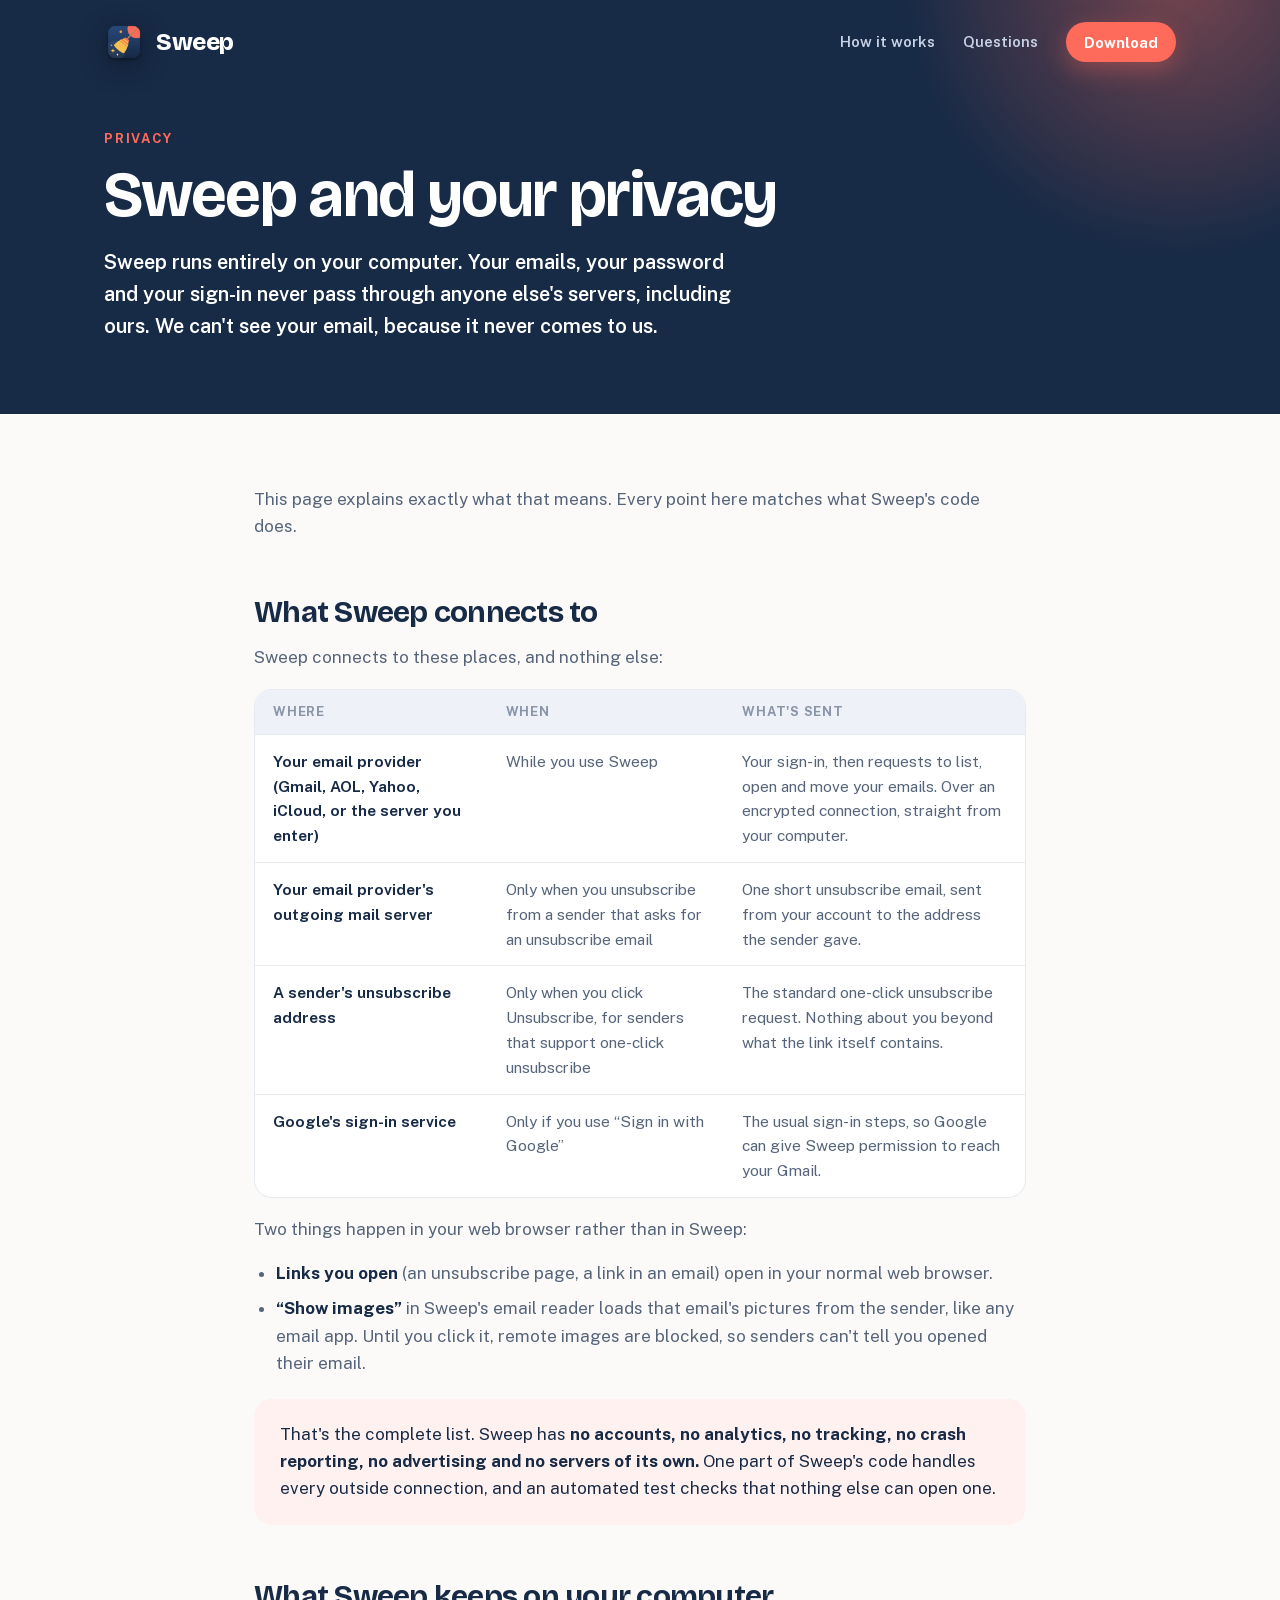
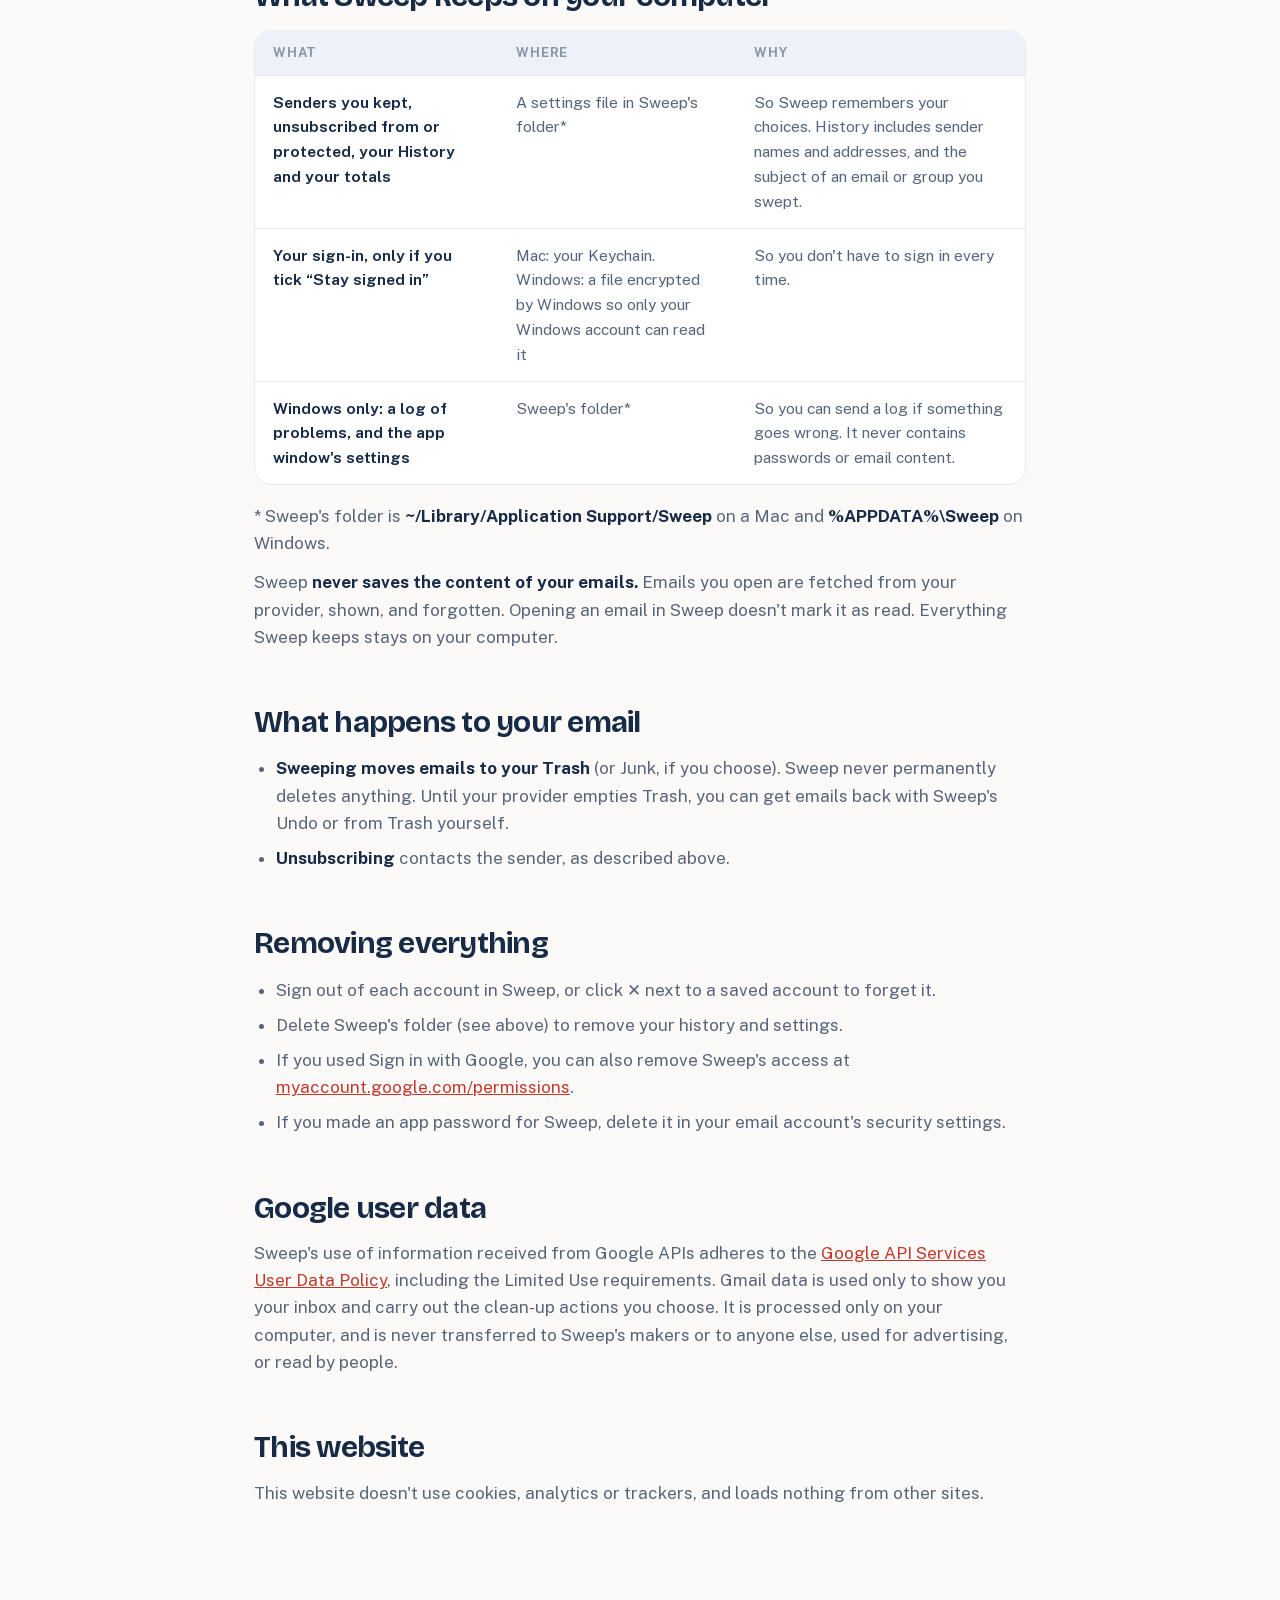
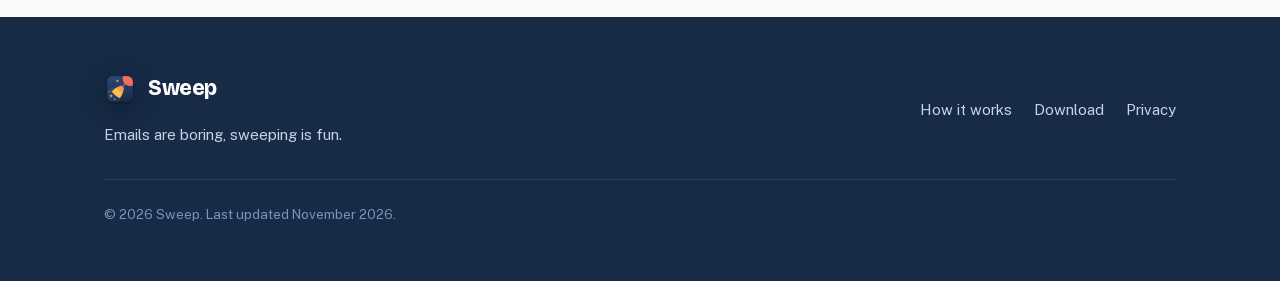
==== privacy.html @ 18b11978 "Add files via upload" ====
<!doctype html>
<html lang="en">
<head>
<meta charset="utf-8">
<meta name="viewport" content="width=device-width, initial-scale=1">
<title>Privacy · Sweep</title>
<meta name="description" content="Sweep runs entirely on your computer. Your emails, password and sign-in never pass through anyone else's servers, including ours.">
<meta name="theme-color" content="#172A46">
<link rel="icon" href="favicon.png">
<link rel="stylesheet" href="styles.css">
</head>
<body>
<!-- Keep in step with PRIVACY.md, which matches the code. -->
<header class="page-hero">
  <nav class="wrap nav" aria-label="Main">
    <a class="brand" href="./"><img src="app-icon.png" alt="" width="40" height="40">Sweep</a>
    <div class="nav-links">
      <a href="./#how">How it works</a>
      <a href="./#questions">Questions</a>
      <a class="btn coral small" href="./#download">Download</a>
    </div>
  </nav>
  <div class="wrap">
    <div class="intro">
      <div class="eyebrow">Privacy</div>
      <h1>Sweep and your privacy</h1>
      <p class="lede">Sweep runs entirely on your computer. Your emails, your password and your sign-in never pass through anyone else's servers, including ours. We can't see your email, because it never comes to us.</p>
    </div>
  </div>
</header>

<main class="doc">
  <p>This page explains exactly what that means. Every point here matches what Sweep's code does.</p>

  <h2>What Sweep connects to</h2>
  <p>Sweep connects to these places, and nothing else:</p>
  <div class="table"><table>
    <thead><tr><th>Where</th><th>When</th><th>What's sent</th></tr></thead>
    <tbody>
      <tr><td>Your email provider (Gmail, AOL, Yahoo, iCloud, or the server you enter)</td><td>While you use Sweep</td><td>Your sign-in, then requests to list, open and move your emails. Over an encrypted connection, straight from your computer.</td></tr>
      <tr><td>Your email provider's outgoing mail server</td><td>Only when you unsubscribe from a sender that asks for an unsubscribe email</td><td>One short unsubscribe email, sent from your account to the address the sender gave.</td></tr>
      <tr><td>A sender's unsubscribe address</td><td>Only when you click Unsubscribe, for senders that support one-click unsubscribe</td><td>The standard one-click unsubscribe request. Nothing about you beyond what the link itself contains.</td></tr>
      <tr><td>Google's sign-in service</td><td>Only if you use “Sign in with Google”</td><td>The usual sign-in steps, so Google can give Sweep permission to reach your Gmail.</td></tr>
    </tbody>
  </table></div>
  <p>Two things happen in your web browser rather than in Sweep:</p>
  <ul>
    <li><strong>Links you open</strong> (an unsubscribe page, a link in an email) open in your normal web browser.</li>
    <li><strong>“Show images”</strong> in Sweep's email reader loads that email's pictures from the sender, like any email app. Until you click it, remote images are blocked, so senders can't tell you opened their email.</li>
  </ul>
  <div class="callout"><p>That's the complete list. Sweep has <strong>no accounts, no analytics, no tracking, no crash reporting, no advertising and no servers of its own.</strong> One part of Sweep's code handles every outside connection, and an automated test checks that nothing else can open one.</p></div>

  <h2>What Sweep keeps on your computer</h2>
  <div class="table"><table>
    <thead><tr><th>What</th><th>Where</th><th>Why</th></tr></thead>
    <tbody>
      <tr><td>Senders you kept, unsubscribed from or protected, your History and your totals</td><td>A settings file in Sweep's folder*</td><td>So Sweep remembers your choices. History includes sender names and addresses, and the subject of an email or group you swept.</td></tr>
      <tr><td>Your sign-in, only if you tick “Stay signed in”</td><td>Mac: your Keychain. Windows: a file encrypted by Windows so only your Windows account can read it</td><td>So you don't have to sign in every time.</td></tr>
      <tr><td>Windows only: a log of problems, and the app window's settings</td><td>Sweep's folder*</td><td>So you can send a log if something goes wrong. It never contains passwords or email content.</td></tr>
    </tbody>
  </table></div>
  <p>* Sweep's folder is <strong>~/Library/Application Support/Sweep</strong> on a Mac and <strong>%APPDATA%\Sweep</strong> on Windows.</p>
  <p>Sweep <strong>never saves the content of your emails.</strong> Emails you open are fetched from your provider, shown, and forgotten. Opening an email in Sweep doesn't mark it as read. Everything Sweep keeps stays on your computer.</p>

  <h2>What happens to your email</h2>
  <ul>
    <li><strong>Sweeping moves emails to your Trash</strong> (or Junk, if you choose). Sweep never permanently deletes anything. Until your provider empties Trash, you can get emails back with Sweep's Undo or from Trash yourself.</li>
    <li><strong>Unsubscribing</strong> contacts the sender, as described above.</li>
  </ul>

  <h2>Removing everything</h2>
  <ul>
    <li>Sign out of each account in Sweep, or click ✕ next to a saved account to forget it.</li>
    <li>Delete Sweep's folder (see above) to remove your history and settings.</li>
    <li>If you used Sign in with Google, you can also remove Sweep's access at <a href="https://myaccount.google.com/permissions">myaccount.google.com/permissions</a>.</li>
    <li>If you made an app password for Sweep, delete it in your email account's security settings.</li>
  </ul>

  <h2>Google user data</h2>
  <p>Sweep's use of information received from Google APIs adheres to the <a href="https://developers.google.com/terms/api-services-user-data-policy">Google API Services User Data Policy</a>, including the Limited Use requirements. Gmail data is used only to show you your inbox and carry out the clean-up actions you choose. It is processed only on your computer, and is never transferred to Sweep's makers or to anyone else, used for advertising, or read by people.</p>

  <h2>This website</h2>
  <p>This website doesn't use cookies, analytics or trackers, and loads nothing from other sites.</p>
</main>

<footer>
  <div class="wrap">
    <div class="foot">
      <div>
        <a class="brand" href="./"><img src="app-icon.png" alt="" width="32" height="32">Sweep</a>
        <p class="foot-tag">Emails are boring, sweeping is fun.</p>
      </div>
      <nav class="foot-links" aria-label="Footer">
        <a href="./#how">How it works</a>
        <a href="./#download">Download</a>
        <a href="privacy.html">Privacy</a>
      </nav>
    </div>
    <p class="foot-fine">© 2026 Sweep. Last updated November 2026.</p>
  </div>
</footer>
</body>
</html>
---- styles.css ----
/* Sweep's website: the app's Coral & Navy look. Fonts are local (SIL Open Font License); nothing loads from elsewhere. */
@font-face { font-family: 'Bricolage Grotesque'; font-weight: 600 800; font-display: swap; src: url(bricolage-grotesque-latin.woff2) format('woff2'); unicode-range: U+0000-00FF, U+0131, U+0152-0153, U+02BB-02BC, U+02C6, U+02DA, U+02DC, U+0304, U+0308, U+0329, U+2000-206F, U+20AC, U+2122, U+2191, U+2193, U+2212, U+2215, U+FEFF, U+FFFD; }
@font-face { font-family: 'Bricolage Grotesque'; font-weight: 600 800; font-display: swap; src: url(bricolage-grotesque-latin-ext.woff2) format('woff2'); unicode-range: U+0100-02BA, U+02BD-02C5, U+02C7-02CC, U+02CE-02D7, U+02DD-02FF, U+1D00-1DBF, U+1E00-1E9F, U+1EF2-1EFF, U+2020, U+20A0-20AB, U+20AD-20C4, U+2113, U+2C60-2C7F, U+A720-A7FF; }
@font-face { font-family: 'Public Sans'; font-weight: 400 700; font-display: swap; src: url(public-sans-latin.woff2) format('woff2'); unicode-range: U+0000-00FF, U+0131, U+0152-0153, U+02BB-02BC, U+02C6, U+02DA, U+02DC, U+0304, U+0308, U+0329, U+2000-206F, U+20AC, U+2122, U+2191, U+2193, U+2212, U+2215, U+FEFF, U+FFFD; }
@font-face { font-family: 'Public Sans'; font-weight: 400 700; font-display: swap; src: url(public-sans-latin-ext.woff2) format('woff2'); unicode-range: U+0100-02BA, U+02BD-02C5, U+02C7-02CC, U+02CE-02D7, U+02DD-02FF, U+1D00-1DBF, U+1E00-1E9F, U+1EF2-1EFF, U+2020, U+20A0-20AB, U+20AD-20C4, U+2113, U+2C60-2C7F, U+A720-A7FF; }

:root {
  --navy: #172A46; --navy-2: #24406B; --coral: #FF6B5B; --orange: #FF9A3C; --sun: #FFC857; --slate: #7D93BD;
  --coral-50: #FFF1EF; --coral-100: #FFE1DD; --coral-ink: #C2382A;
  --navy-50: #EEF2F8; --navy-100: #DCE4F0;
  --page: #FBFAF8; --card: #FFFFFF; --ink: #172A46; --soft: #56647A; --muted: #8A95A8; --rule: #E6E9EF;
  --band: #172A46; --band-ink: #C9D3E6;
  --shadow: 0 1px 2px rgba(23,42,70,.06), 0 8px 24px rgba(23,42,70,.06);
  --shadow-lg: 0 2px 6px rgba(23,42,70,.08), 0 30px 80px rgba(23,42,70,.28);
  --head: "Bricolage Grotesque", ui-rounded, system-ui, sans-serif;
  --body: "Public Sans", -apple-system, BlinkMacSystemFont, "Segoe UI", system-ui, sans-serif;
  color-scheme: light;
}
@media (prefers-color-scheme: dark) {
  :root {
    --page: #0F1828; --card: #16223A; --ink: #EEF2F8; --soft: #B7C2D6; --muted: #8C99B2; --rule: #25324D;
    --coral-50: #3A2028; --coral-100: #4A2630; --coral-ink: #FF8A7D; --navy-50: #1B2944; --navy-100: #24365A;
    --band: #13223A; --shadow: none; --shadow-lg: 0 30px 80px rgba(0,0,0,.55); color-scheme: dark;
  }
}

* { box-sizing: border-box; }
html { scroll-behavior: smooth; }
@media (prefers-reduced-motion: reduce) { html { scroll-behavior: auto; } *, *::before, *::after { animation: none !important; transition: none !important; } }
body { margin: 0; background: var(--page); color: var(--ink); font: 17px/1.6 var(--body); -webkit-font-smoothing: antialiased; overflow-x: hidden; }
h1, h2, h3 { font-family: var(--head); letter-spacing: -.025em; line-height: 1.05; margin: 0; text-wrap: balance; }
p { margin: 0; }
a { color: var(--coral-ink); }
img { max-width: 100%; display: block; }
.wrap { max-width: 1120px; margin: 0 auto; padding: 0 24px; }
.eyebrow { font: 700 13px/1 var(--body); letter-spacing: .14em; text-transform: uppercase; color: var(--coral); margin-bottom: 16px; }
.ic { width: 1.2em; height: 1.2em; flex: none; display: inline-block; vertical-align: -.24em; overflow: visible; }

/* buttons */
.btn { display: inline-flex; align-items: center; justify-content: center; gap: 8px; height: 48px; padding: 0 24px; border-radius: 999px;
  font: 700 16px/1 var(--body); text-decoration: none; white-space: nowrap; transition: transform .15s, box-shadow .15s, background .15s; }
.btn:hover { transform: translateY(-1px); }
.btn:focus-visible, a:focus-visible, summary:focus-visible { outline: 3px solid var(--sun); outline-offset: 3px; }
.btn.coral { background: var(--coral); color: #fff; box-shadow: 0 8px 24px rgba(255,107,91,.35); --ic-a: var(--navy); }
.btn.coral:hover { box-shadow: 0 12px 32px rgba(255,107,91,.45); }
.btn.ghost { color: #fff; border: 1.5px solid rgba(255,255,255,.28); }
.btn.ghost:hover { background: rgba(255,255,255,.08); }
.btn.small { height: 40px; padding: 0 18px; font-size: 15px; }
.btn .ic { width: 20px; height: 20px; vertical-align: 0; }

/* ---------- hero */
.hero { position: relative; background: var(--band); color: #fff; padding-bottom: 0; overflow: hidden; isolation: isolate; }
.hero::before { content: ""; position: absolute; z-index: -1; width: 680px; height: 680px; border-radius: 50%; right: -200px; top: -320px;
  background: radial-gradient(circle, rgba(255,107,91,.42), rgba(255,107,91,.12) 62%, transparent 70%); }
.nav { display: flex; align-items: center; justify-content: space-between; gap: 16px; height: 84px; }
.brand { display: inline-flex; align-items: center; gap: 12px; color: #fff; text-decoration: none; font: 800 24px/1 var(--head); letter-spacing: -.02em; }
.brand img { width: 40px; height: 40px; filter: drop-shadow(0 6px 14px rgba(0,0,0,.35)); }
.nav-links { display: flex; align-items: center; gap: 28px; }
.nav-links a:not(.btn) { color: var(--band-ink); text-decoration: none; font-weight: 600; font-size: 15px; }
.nav-links a:not(.btn):hover { color: #fff; }
.hero-copy { text-align: center; max-width: 868px; margin: 0 auto; padding-block: 56px; }
.hero h1 { font-size: clamp(44px, 7.4vw, 86px); font-weight: 800; }
.hero h1 em { font-style: normal; color: var(--coral); }
.tagline { font: 700 clamp(20px, 2.4vw, 26px)/1.3 var(--head); color: var(--sun); margin: 22px 0 14px; }
.lede { color: var(--band-ink); font-size: clamp(17px, 1.6vw, 19px); max-width: 640px; margin: 0 auto; }
.cta { display: flex; justify-content: center; flex-wrap: wrap; gap: 12px; margin-top: 32px; }
.fine { color: var(--slate); font-size: 14px; margin-top: 16px; }
/* the app, in a window, sitting across the edge of the navy */
.shot-section { position: relative; background: linear-gradient(to bottom, var(--band) 0 55%, var(--page) 55% 100%); }
.window { margin: 0 auto; max-width: 1088px; border-radius: 16px; overflow: hidden; background: #fff; box-shadow: var(--shadow-lg);
  border: 1px solid rgba(255,255,255,.14); }
.window-bar { height: 34px; background: #EEF0F4; display: flex; align-items: center; gap: 8px; padding: 0 14px; }
.window-bar i { width: 12px; height: 12px; border-radius: 50%; background: #FF5F57; }
.window-bar i:nth-child(2) { background: #FEBC2E; }
.window-bar i:nth-child(3) { background: #28C840; }
.window img { width: 100%; height: auto; }
/* little "just happened" stickers around the screenshot */
.sticker { position: absolute; z-index: 2; display: inline-flex; align-items: center; gap: 8px; padding: 10px 16px; border-radius: 999px;
  font: 700 15px/1 var(--body); box-shadow: 0 12px 30px rgba(0,0,0,.25); white-space: nowrap; animation: float 6s ease-in-out infinite; }
.sticker .ic { width: 20px; height: 20px; }
.sticker.s1 { background: var(--coral); color: #fff; left: max(0px, calc(50% - 610px)); top: 70px; transform: rotate(-4deg); --ic-a: var(--navy); }
.sticker.s2 { background: #fff; color: var(--navy); right: max(0px, calc(50% - 610px)); top: 210px; transform: rotate(3deg); animation-delay: -2s; }
.sticker.s3 { background: var(--sun); color: var(--navy); left: max(8px, calc(50% - 580px)); top: 400px; transform: rotate(2deg); animation-delay: -4s; --ic-b: var(--coral); }
@keyframes float { 0%, 100% { translate: 0 0; } 50% { translate: 0 -8px; } }

/* ---------- sections */
section { padding: 120px 0; }
section.flush { padding-top: 0; }
.after-shot { padding-top: 110px; }
.section-head { text-align: center; max-width: 720px; margin: 0 auto 56px; }
.section-head h2 { font-size: clamp(34px, 4.6vw, 52px); font-weight: 800; }
.section-head p { color: var(--soft); font-size: 18px; margin-top: 16px; }

.steps { display: grid; grid-template-columns: repeat(3, 1fr); gap: 20px; counter-reset: step; }
.step { background: var(--card); border: 1px solid var(--rule); border-radius: 22px; padding: 30px; box-shadow: var(--shadow); position: relative; }
.step::before { counter-increment: step; content: counter(step); position: absolute; top: 26px; right: 28px; font: 800 44px/1 var(--head); color: var(--navy-100); }
.step h3 { font-size: 23px; margin: 18px 0 8px; }
.step p { color: var(--soft); font-size: 16px; }
.badge-ic { width: 52px; height: 52px; border-radius: 16px; display: grid; place-items: center; background: var(--coral-50); color: var(--navy); }
.badge-ic .ic { width: 28px; height: 28px; }
@media (prefers-color-scheme: dark) { .badge-ic { color: #fff; } }

.features { display: grid; grid-template-columns: repeat(3, 1fr); gap: 20px; }
.feature { background: var(--card); border: 1px solid var(--rule); border-radius: 22px; padding: 28px; box-shadow: var(--shadow); }
.feature h3 { font-size: 20px; margin: 16px 0 6px; }
.feature p { color: var(--soft); font-size: 15.5px; }
.feature.wide { grid-column: span 2; display: grid; grid-template-columns: 1fr auto; align-items: center; gap: 24px;
  background: linear-gradient(135deg, var(--coral-50), var(--card)); }
.feature.wide .badge-ic { background: var(--card); }
.kinds { display: grid; gap: 10px; justify-items: start; }
.kind { display: inline-flex; align-items: center; gap: 8px; padding: 9px 16px; border-radius: 999px; font: 700 15px/1 var(--body); }
.kind .ic { width: 19px; height: 19px; }
.k-person { background: var(--navy-100); color: var(--ink); }
.k-team { background: #FFF2E3; color: #A8540B; }
.k-auto { background: var(--coral-100); color: var(--coral-ink); }
@media (prefers-color-scheme: dark) { .k-team { background: #3A2A1A; color: #FFB46B; } }
.keys { display: grid; grid-template-columns: repeat(3, 64px); grid-template-rows: 64px 64px; gap: 8px; }
.key { display: grid; place-items: center; align-content: center; gap: 2px; border-radius: 14px; background: var(--card); border: 1.5px solid var(--rule);
  box-shadow: 0 4px 0 var(--rule); font: 800 22px/1 var(--head); color: var(--navy); }
.key small { font: 700 10px/1 var(--body); letter-spacing: .06em; text-transform: uppercase; color: var(--muted); }
.key.up { grid-column: 2; }
.key.left { grid-column: 1; grid-row: 2; }
.key.down { grid-column: 2; grid-row: 2; background: var(--coral); border-color: var(--coral); box-shadow: 0 4px 0 var(--coral-ink); color: #fff; }
.key.down small { color: rgba(255,255,255,.85); }
.key.right { grid-column: 3; grid-row: 2; }
@media (prefers-color-scheme: dark) { .key { color: var(--ink); } }

/* privacy band */
.band { background: var(--band); color: #fff; position: relative; overflow: hidden; isolation: isolate; }
.band::before { content: ""; position: absolute; z-index: -1; width: 520px; height: 520px; border-radius: 50%; left: -220px; bottom: -260px; background: rgba(255,107,91,.16); }
.band .section-head p { color: var(--band-ink); }
.band h2 em { font-style: normal; color: var(--coral); }
.promises { display: grid; grid-template-columns: repeat(3, 1fr); gap: 20px; }
.promise { border-radius: 22px; padding: 28px; background: rgba(255,255,255,.05); border: 1px solid rgba(255,255,255,.12); }
.promise .badge-ic { background: rgba(255,255,255,.08); color: #fff; }
.promise h3 { font-size: 21px; margin: 16px 0 6px; }
.promise p { color: var(--band-ink); font-size: 15.5px; }
.band-foot { text-align: center; margin-top: 40px; color: var(--band-ink); font-size: 15px; }
.band-foot a { color: #fff; font-weight: 700; }

/* download */
.early { display: inline-flex; align-items: center; gap: 8px; padding: 6px 14px; border-radius: 999px; background: var(--coral-50); color: var(--coral-ink);
  font: 700 13px/1.2 var(--body); letter-spacing: .04em; margin-bottom: 18px; }
.downloads { display: grid; grid-template-columns: 1fr 1fr; gap: 20px; }
.dl { background: var(--card); border: 1px solid var(--rule); border-radius: 24px; padding: 32px; box-shadow: var(--shadow); display: flex; flex-direction: column; }
.dl h3 { font-size: 28px; }
.dl .meta { color: var(--muted); font-size: 14.5px; margin: 6px 0 22px; }
.dl .btn { align-self: flex-start; }
.dl ol { margin: 26px 0 0; padding: 22px 0 0 20px; border-top: 1px solid var(--rule); color: var(--soft); font-size: 15.5px; display: grid; gap: 8px; }
.dl ol b { color: var(--ink); }
.dl .note { margin-top: auto; padding-top: 18px; color: var(--muted); font-size: 14px; }
.signin { margin-top: 20px; display: flex; gap: 18px; align-items: flex-start; background: var(--navy-50); border-radius: 22px; padding: 26px 30px; }
.signin .badge-ic { background: var(--card); flex: none; }
.signin h3 { font-size: 20px; margin-bottom: 4px; }
.signin p { color: var(--soft); font-size: 15.5px; }

/* questions */
.faq { max-width: 820px; margin: 0 auto; display: grid; gap: 12px; }
.faq details { background: var(--card); border: 1px solid var(--rule); border-radius: 18px; padding: 0 26px; box-shadow: var(--shadow); }
.faq summary { cursor: pointer; list-style: none; display: flex; justify-content: space-between; align-items: center; gap: 16px; padding: 22px 0;
  font: 700 18px/1.35 var(--head); letter-spacing: -.01em; }
.faq summary::-webkit-details-marker { display: none; }
.faq summary::after { content: "+"; font: 600 26px/1 var(--body); color: var(--coral); transition: transform .2s; }
.faq details[open] summary::after { transform: rotate(45deg); }
.faq details p { color: var(--soft); padding: 0 0 22px; font-size: 16px; }

/* footer */
footer { background: var(--band); color: var(--band-ink); padding: 56px 0; }
.foot { display: flex; justify-content: space-between; align-items: center; gap: 24px; flex-wrap: wrap; }
.foot .brand { font-size: 21px; }
.foot .brand img { width: 32px; height: 32px; }
.foot-tag { margin-top: 10px; font-size: 15px; }
.foot-links { display: flex; gap: 22px; flex-wrap: wrap; font-size: 15px; }
.foot-links a { color: var(--band-ink); text-decoration: none; }
.foot-links a:hover { color: #fff; }
.foot-fine { margin-top: 32px; padding-top: 24px; border-top: 1px solid rgba(255,255,255,.1); font-size: 13.5px; color: var(--slate); }

/* ---------- the privacy page */
.page-hero { background: var(--band); color: #fff; position: relative; overflow: hidden; isolation: isolate; }
.page-hero::before { content: ""; position: absolute; z-index: -1; width: 560px; height: 560px; border-radius: 50%; right: -180px; top: -300px;
  background: radial-gradient(circle, rgba(255,107,91,.4), transparent 70%); }
.page-hero .intro { max-width: 760px; padding: 48px 0 72px; }
.page-hero h1 { font-size: clamp(40px, 6vw, 64px); }
.page-hero .lede { margin: 18px 0 0; text-align: left; color: #fff; font-size: 20px; font-weight: 600; }
.doc { max-width: 820px; margin: 0 auto; padding: 72px 24px 110px; }
.doc h2 { font-size: 30px; margin: 56px 0 16px; }
.doc h2:first-child { margin-top: 0; }
.doc p, .doc li { color: var(--soft); }
.doc p + p { margin-top: 12px; }
.doc strong { color: var(--ink); }
.doc ul { padding-left: 22px; display: grid; gap: 8px; }
.table { overflow-x: auto; margin: 18px 0; border: 1px solid var(--rule); border-radius: 18px; background: var(--card); }
.doc table { width: 100%; border-collapse: collapse; font-size: 15.5px; min-width: 560px; }
.doc th, .doc td { text-align: left; vertical-align: top; padding: 14px 18px; border-bottom: 1px solid var(--rule); }
.doc th { font: 700 13px/1.2 var(--body); letter-spacing: .06em; text-transform: uppercase; color: var(--muted); background: var(--navy-50); }
.doc tr:last-child td { border-bottom: 0; }
.doc td:first-child { color: var(--ink); font-weight: 650; }
.doc td { color: var(--soft); }
.callout { margin: 22px 0; padding: 22px 26px; border-radius: 18px; background: var(--coral-50); color: var(--ink); }
.callout p { color: var(--ink); }

/* ---------- smaller screens */
@media (max-width: 980px) {
  .features { grid-template-columns: 1fr 1fr; }
  .feature.wide { grid-column: span 2; }
  .sticker { display: none; }
}
@media (max-width: 760px) {
  .wrap { padding: 0 16px; }
  body { font-size: 16px; }
  .nav { height: 68px; }
  .nav-links a:not(.btn) { display: none; }
  .brand { font-size: 21px; }
  .brand img { width: 34px; height: 34px; }
  .hero-copy { padding-block: 32px 40px; }
  .btn.big { width: 100%; }
  .cta { flex-direction: column; }
  .window { border-radius: 10px; }
  .window-bar { height: 22px; gap: 6px; padding: 0 10px; }
  .window-bar i { width: 8px; height: 8px; }
  section { padding: 80px 0; }
  .after-shot { padding-top: 72px; }
  .section-head { margin-bottom: 36px; }
  .steps, .features, .promises, .downloads { grid-template-columns: 1fr; }
  .feature.wide { grid-column: auto; grid-template-columns: 1fr; }
  .step, .feature, .promise, .dl { padding: 24px; }
  .signin { flex-direction: column; padding: 22px; }
  .faq details { padding: 0 20px; }
  .page-hero .intro { padding: 28px 0 48px; }
  .doc { padding: 48px 16px 80px; }
}
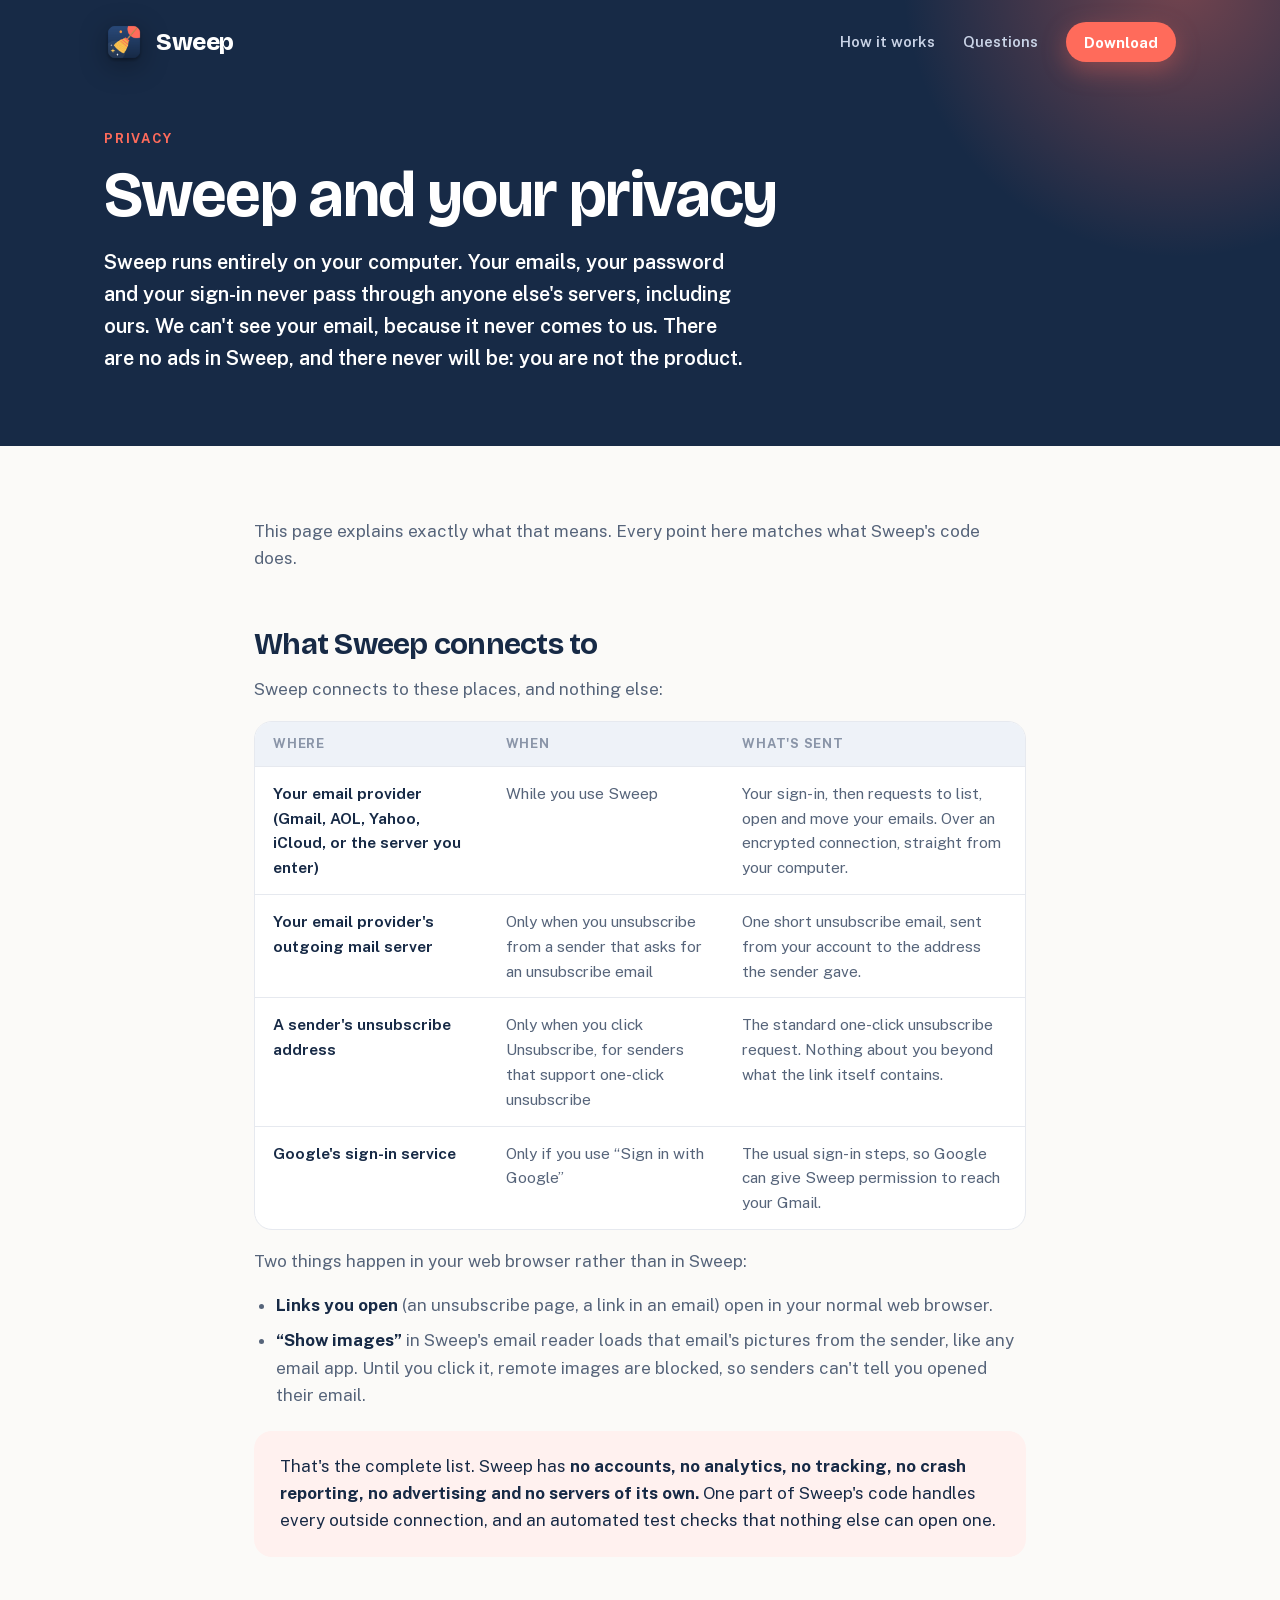
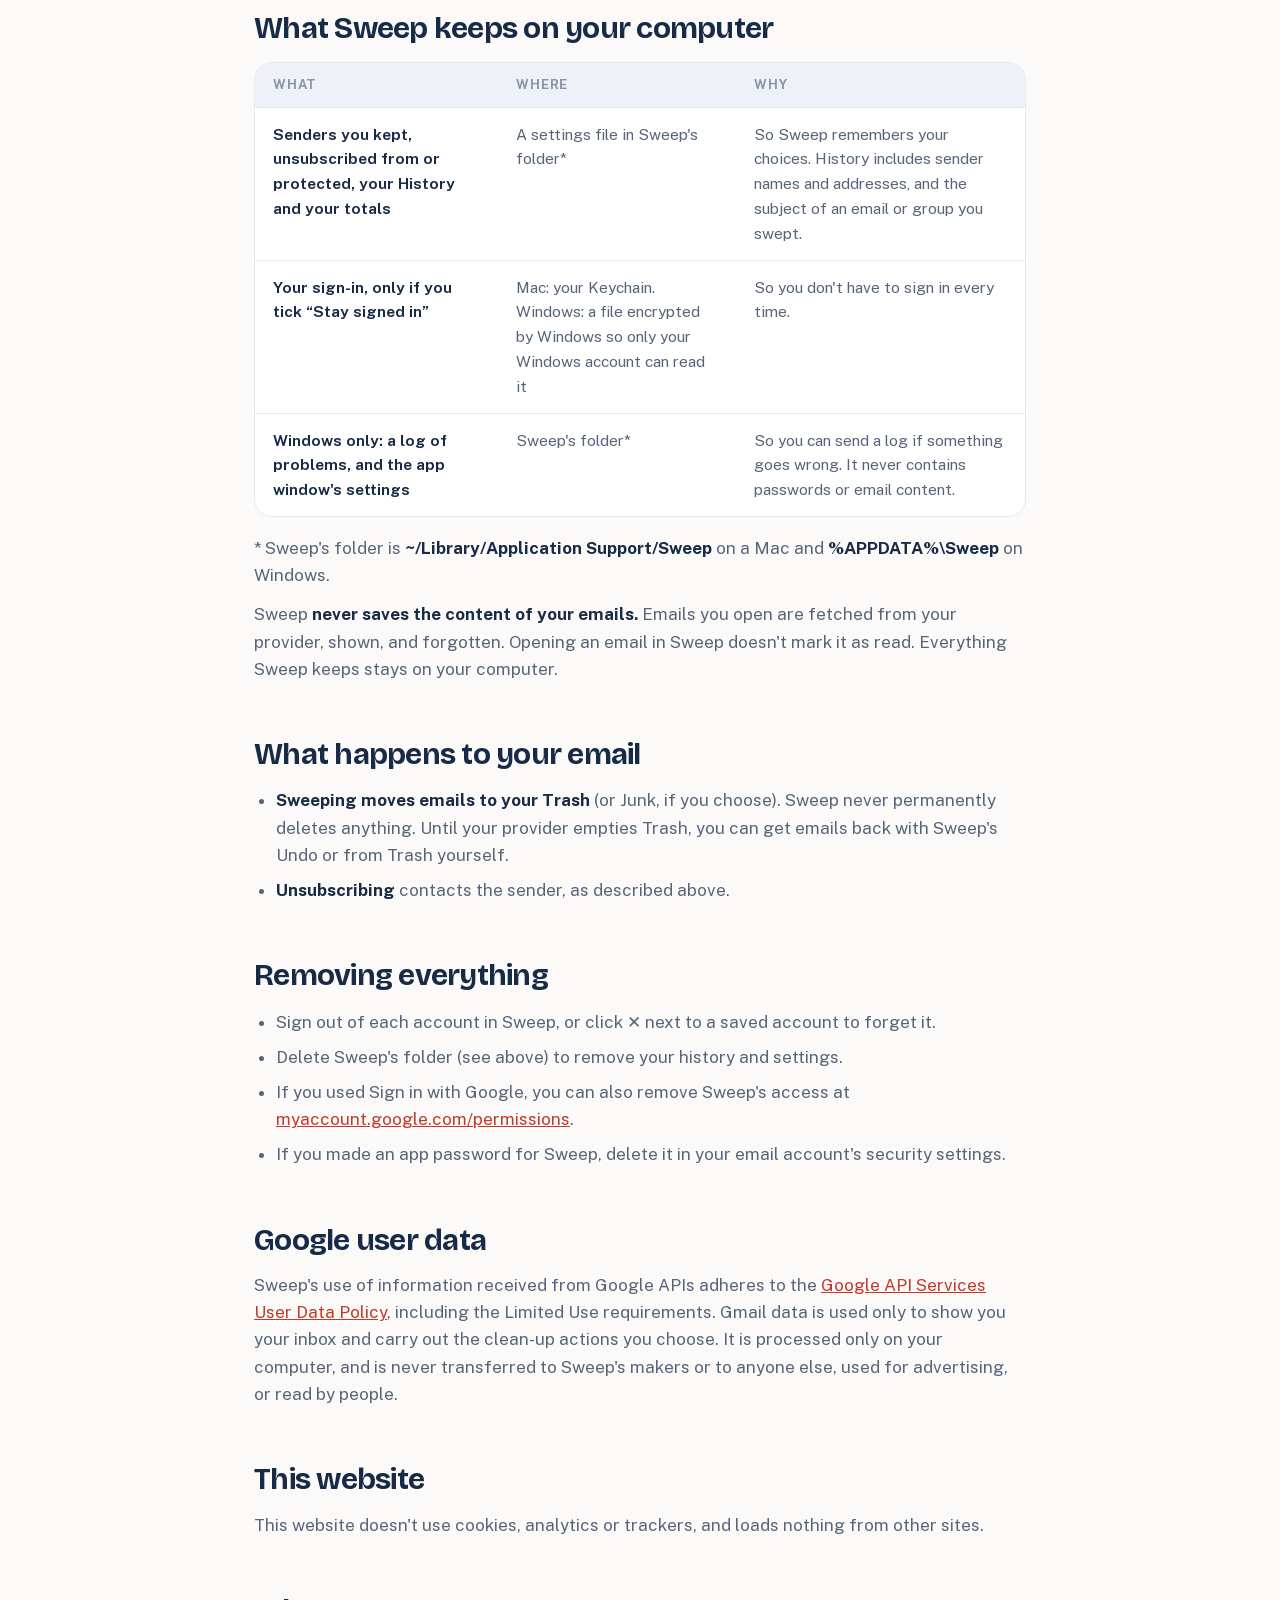
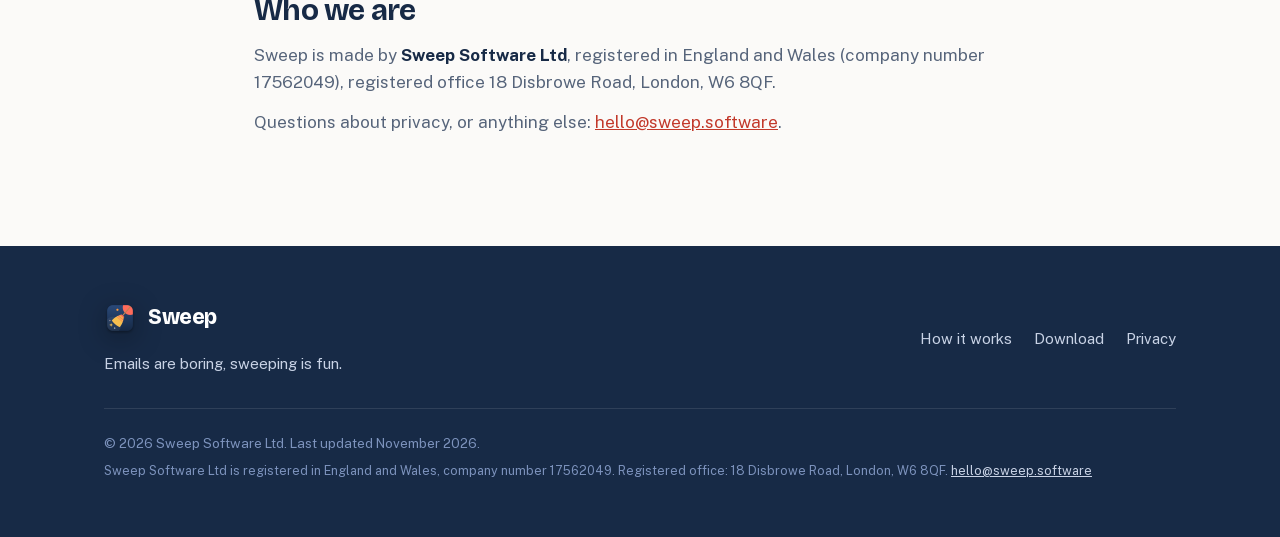
==== commit a24c9177: "Add files via upload" ====
--- a/privacy.html
+++ b/privacy.html
@@ -24,7 +24,7 @@
     <div class="intro">
       <div class="eyebrow">Privacy</div>
       <h1>Sweep and your privacy</h1>
-      <p class="lede">Sweep runs entirely on your computer. Your emails, your password and your sign-in never pass through anyone else's servers, including ours. We can't see your email, because it never comes to us.</p>
+      <p class="lede">Sweep runs entirely on your computer. Your emails, your password and your sign-in never pass through anyone else's servers, including ours. We can't see your email, because it never comes to us. There are no ads in Sweep, and there never will be: you are not the product.</p>
     </div>
   </div>
 </header>
@@ -81,6 +81,10 @@
 
   <h2>This website</h2>
   <p>This website doesn't use cookies, analytics or trackers, and loads nothing from other sites.</p>
+
+  <h2>Who we are</h2>
+  <p>Sweep is made by <strong>Sweep Software Ltd</strong>, registered in England and Wales (company number 17562049), registered office 18 Disbrowe Road, London, W6 8QF.</p>
+  <p>Questions about privacy, or anything else: <a href="mailto:hello@sweep.software">hello@sweep.software</a>.</p>
 </main>
 
 <footer>
@@ -96,7 +100,8 @@
         <a href="privacy.html">Privacy</a>
       </nav>
     </div>
-    <p class="foot-fine">© 2026 Sweep. Last updated November 2026.</p>
+    <p class="foot-fine">© 2026 Sweep Software Ltd. Last updated November 2026.</p>
+    <p class="foot-legal">Sweep Software Ltd is registered in England and Wales, company number 17562049. Registered office: 18 Disbrowe Road, London, W6 8QF. <a href="mailto:hello@sweep.software">hello@sweep.software</a></p>
   </div>
 </footer>
 </body>
--- a/styles.css
+++ b/styles.css
@@ -174,6 +174,8 @@
 .foot-links a { color: var(--band-ink); text-decoration: none; }
 .foot-links a:hover { color: #fff; }
 .foot-fine { margin-top: 32px; padding-top: 24px; border-top: 1px solid rgba(255,255,255,.1); font-size: 13.5px; color: var(--slate); }
+.foot-legal { margin-top: 6px; font-size: 12.5px; color: var(--slate); }
+.foot-legal a { color: var(--band-ink); }
 
 /* ---------- the privacy page */
 .page-hero { background: var(--band); color: #fff; position: relative; overflow: hidden; isolation: isolate; }
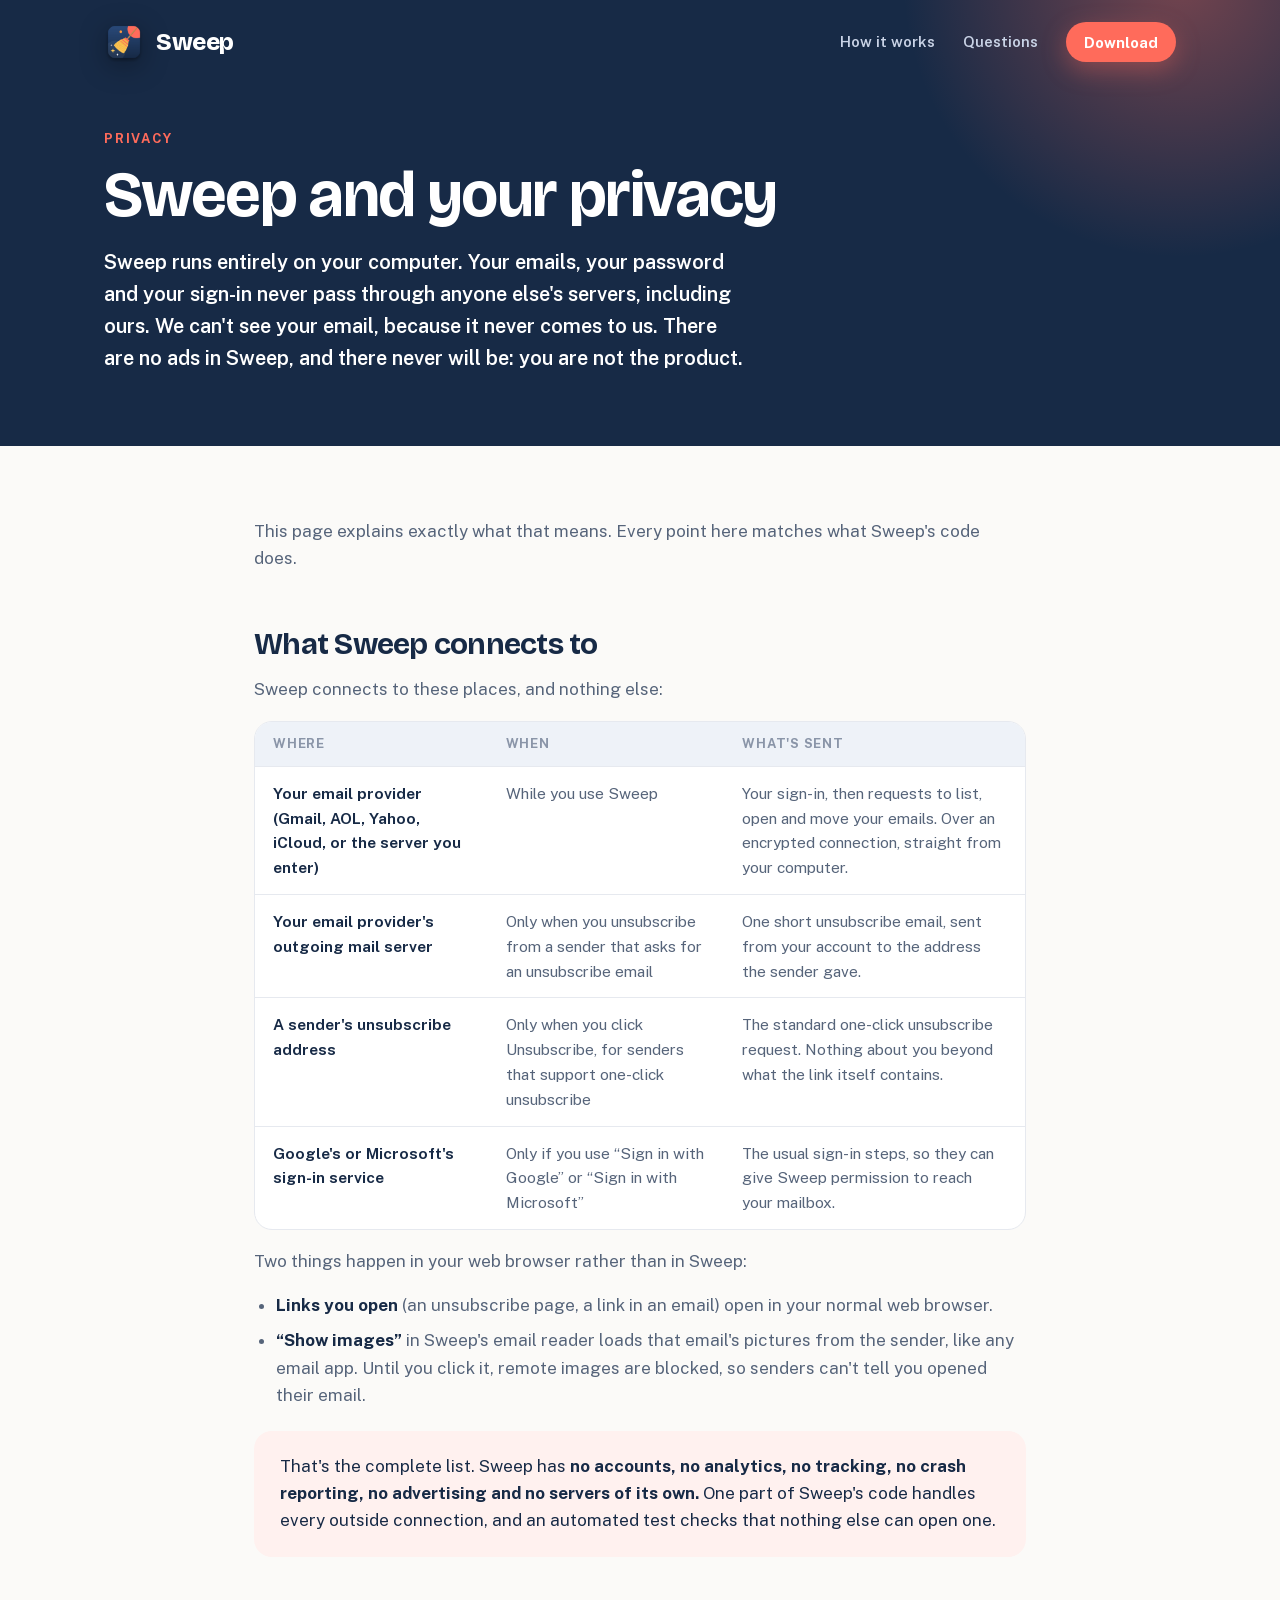
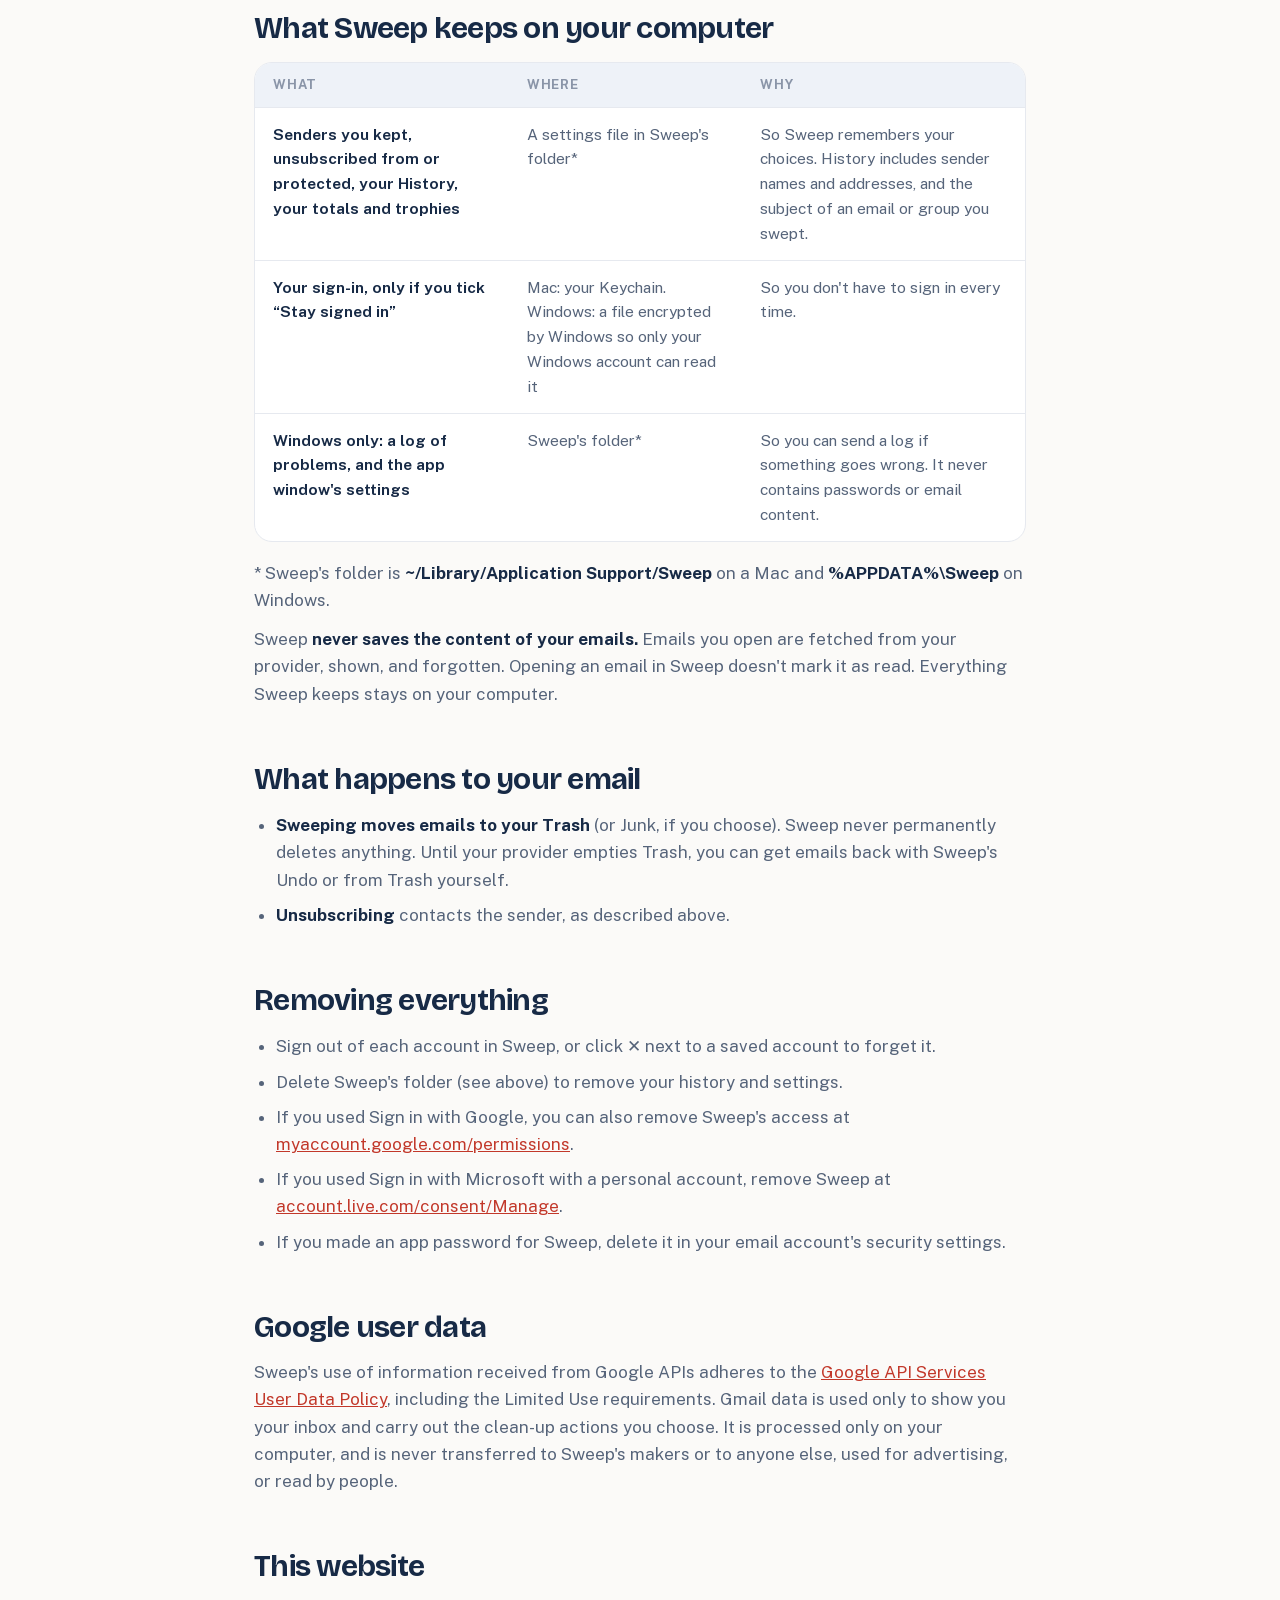
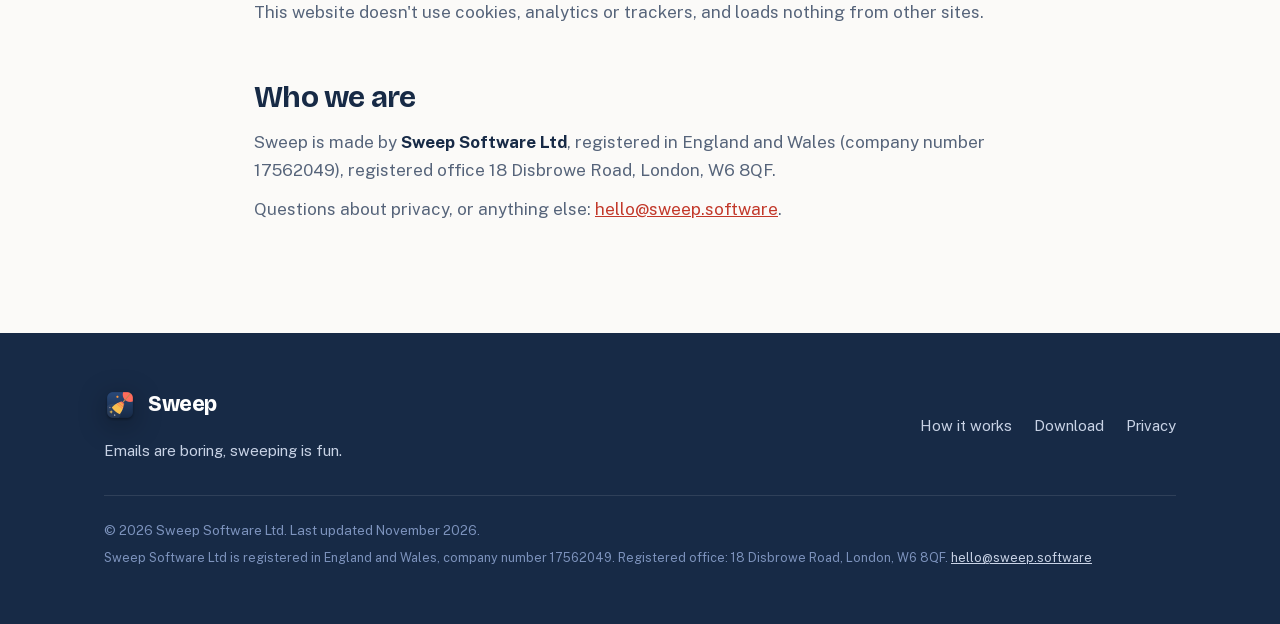
==== commit 065d5776: "Add files via upload" ====
--- a/privacy.html
+++ b/privacy.html
@@ -40,7 +40,7 @@
       <tr><td>Your email provider (Gmail, AOL, Yahoo, iCloud, or the server you enter)</td><td>While you use Sweep</td><td>Your sign-in, then requests to list, open and move your emails. Over an encrypted connection, straight from your computer.</td></tr>
       <tr><td>Your email provider's outgoing mail server</td><td>Only when you unsubscribe from a sender that asks for an unsubscribe email</td><td>One short unsubscribe email, sent from your account to the address the sender gave.</td></tr>
       <tr><td>A sender's unsubscribe address</td><td>Only when you click Unsubscribe, for senders that support one-click unsubscribe</td><td>The standard one-click unsubscribe request. Nothing about you beyond what the link itself contains.</td></tr>
-      <tr><td>Google's sign-in service</td><td>Only if you use “Sign in with Google”</td><td>The usual sign-in steps, so Google can give Sweep permission to reach your Gmail.</td></tr>
+      <tr><td>Google's or Microsoft's sign-in service</td><td>Only if you use “Sign in with Google” or “Sign in with Microsoft”</td><td>The usual sign-in steps, so they can give Sweep permission to reach your mailbox.</td></tr>
     </tbody>
   </table></div>
   <p>Two things happen in your web browser rather than in Sweep:</p>
@@ -54,7 +54,7 @@
   <div class="table"><table>
     <thead><tr><th>What</th><th>Where</th><th>Why</th></tr></thead>
     <tbody>
-      <tr><td>Senders you kept, unsubscribed from or protected, your History and your totals</td><td>A settings file in Sweep's folder*</td><td>So Sweep remembers your choices. History includes sender names and addresses, and the subject of an email or group you swept.</td></tr>
+      <tr><td>Senders you kept, unsubscribed from or protected, your History, your totals and trophies</td><td>A settings file in Sweep's folder*</td><td>So Sweep remembers your choices. History includes sender names and addresses, and the subject of an email or group you swept.</td></tr>
       <tr><td>Your sign-in, only if you tick “Stay signed in”</td><td>Mac: your Keychain. Windows: a file encrypted by Windows so only your Windows account can read it</td><td>So you don't have to sign in every time.</td></tr>
       <tr><td>Windows only: a log of problems, and the app window's settings</td><td>Sweep's folder*</td><td>So you can send a log if something goes wrong. It never contains passwords or email content.</td></tr>
     </tbody>
@@ -73,6 +73,7 @@
     <li>Sign out of each account in Sweep, or click ✕ next to a saved account to forget it.</li>
     <li>Delete Sweep's folder (see above) to remove your history and settings.</li>
     <li>If you used Sign in with Google, you can also remove Sweep's access at <a href="https://myaccount.google.com/permissions">myaccount.google.com/permissions</a>.</li>
+    <li>If you used Sign in with Microsoft with a personal account, remove Sweep at <a href="https://account.live.com/consent/Manage">account.live.com/consent/Manage</a>.</li>
     <li>If you made an app password for Sweep, delete it in your email account's security settings.</li>
   </ul>
 
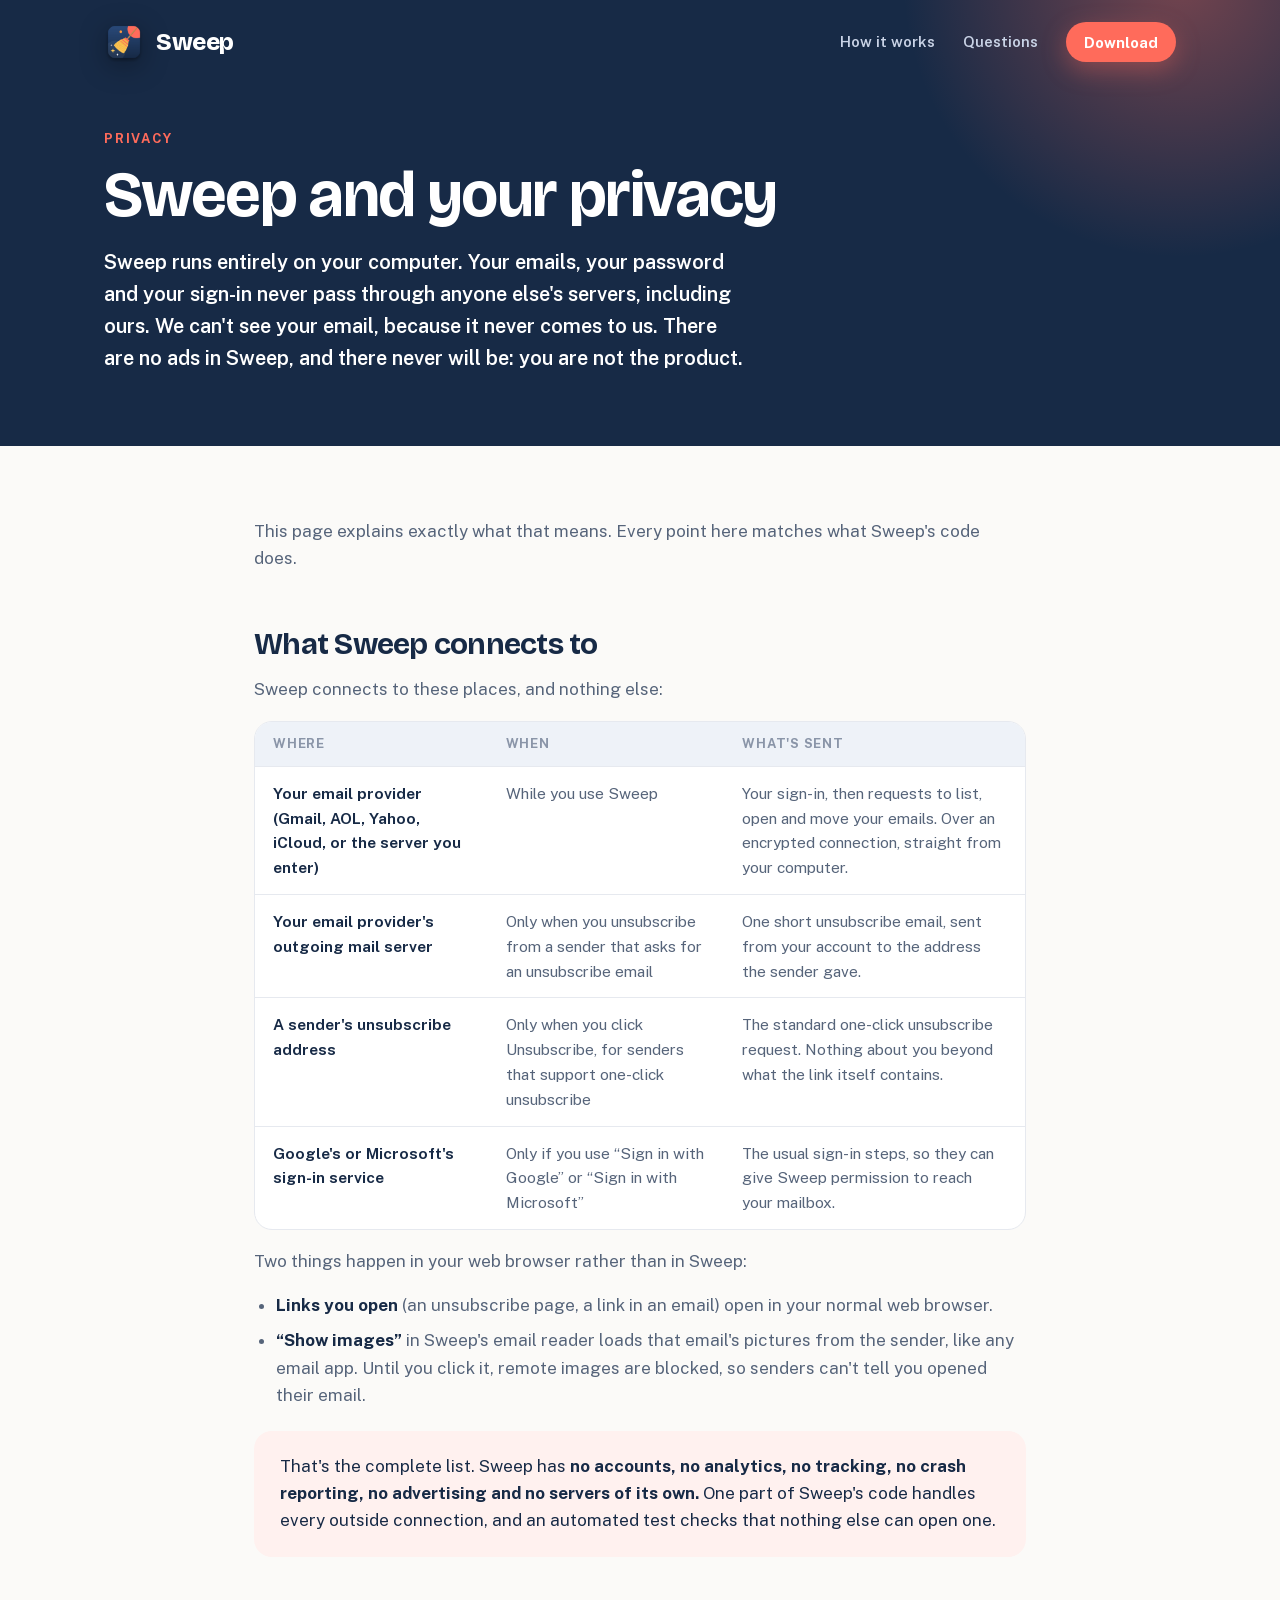
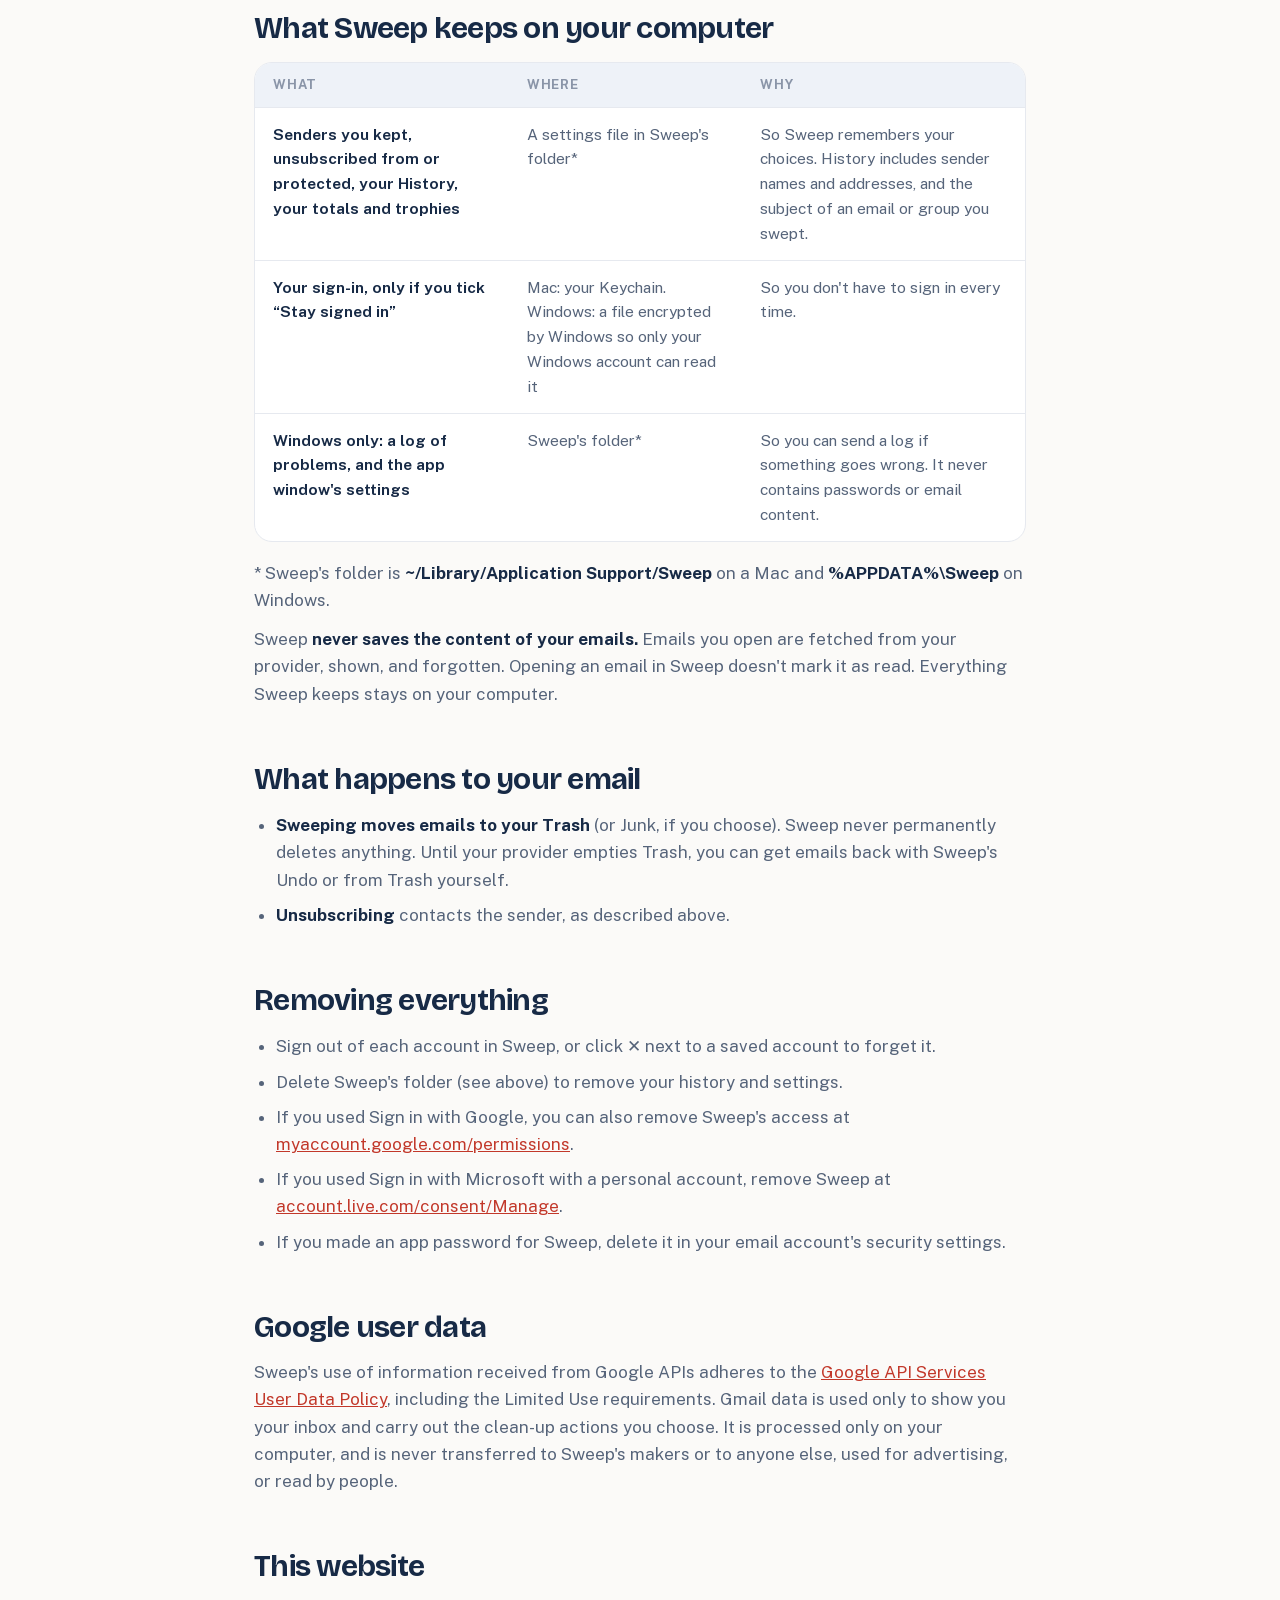
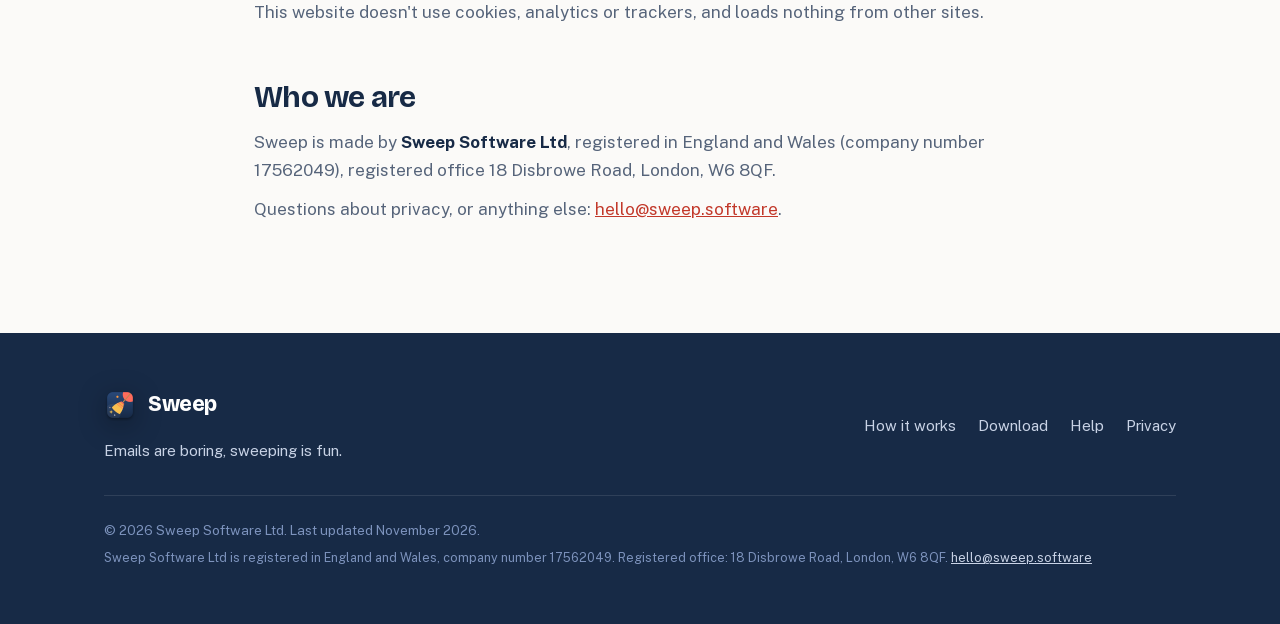
==== commit c159000a: "Add files via upload" ====
--- a/privacy.html
+++ b/privacy.html
@@ -6,7 +6,20 @@
 <title>Privacy · Sweep</title>
 <meta name="description" content="Sweep runs entirely on your computer. Your emails, password and sign-in never pass through anyone else's servers, including ours.">
 <meta name="theme-color" content="#172A46">
+<!-- PREVIEW: what WhatsApp, iMessage and Slack show when someone shares this page -->
+<meta property="og:type" content="website">
+<meta property="og:site_name" content="Sweep">
+<meta property="og:title" content="Sweep and your privacy">
+<meta property="og:description" content="Sweep runs entirely on your computer. No ads, no tracking, no servers: we never see your email. You are not the product.">
+<meta property="og:url" content="https://sweep.software/privacy.html">
+<meta property="og:image" content="https://sweep.software/share.jpg">
+<meta property="og:image:width" content="1200">
+<meta property="og:image:height" content="630">
+<meta property="og:image:alt" content="Sweep: Your inbox, lighter by lunch. Emails are boring, sweeping is fun.">
+<meta name="twitter:card" content="summary_large_image">
+<link rel="canonical" href="https://sweep.software/privacy.html">
 <link rel="icon" href="favicon.png">
+<link rel="apple-touch-icon" href="app-icon.png">
 <link rel="stylesheet" href="styles.css">
 </head>
 <body>
@@ -98,6 +111,7 @@
       <nav class="foot-links" aria-label="Footer">
         <a href="./#how">How it works</a>
         <a href="./#download">Download</a>
+        <a href="help.html">Help</a>
         <a href="privacy.html">Privacy</a>
       </nav>
     </div>
--- a/styles.css
+++ b/styles.css
@@ -163,6 +163,7 @@
 .faq summary::after { content: "+"; font: 600 26px/1 var(--body); color: var(--coral); transition: transform .2s; }
 .faq details[open] summary::after { transform: rotate(45deg); }
 .faq details p { color: var(--soft); padding: 0 0 22px; font-size: 16px; }
+.faq-more { text-align: center; color: var(--soft); margin-top: 14px; }
 
 /* footer */
 footer { background: var(--band); color: var(--band-ink); padding: 56px 0; }
@@ -198,6 +199,21 @@
 .doc tr:last-child td { border-bottom: 0; }
 .doc td:first-child { color: var(--ink); font-weight: 650; }
 .doc td { color: var(--soft); }
+/* help page: a contents box, then one heading per problem (each with an id you can link to) */
+.help h3 { font-size: 22px; margin: 36px 0 10px; scroll-margin-top: 24px; }
+.help h2 + h3 { margin-top: 0; }
+.help h2 { scroll-margin-top: 24px; }
+.help ol { padding-left: 22px; display: grid; gap: 8px; margin: 12px 0; }
+.help ul { margin: 12px 0; }
+.help p + ol, .help ol + p, .help ul + p { margin-top: 12px; }
+.help h3:target { color: var(--coral-ink); }
+.toc { display: grid; grid-template-columns: repeat(3, 1fr); gap: 22px; padding: 26px 28px; margin-bottom: 64px; border-radius: 18px;
+  background: var(--card); border: 1px solid var(--rule); box-shadow: var(--shadow); }
+.toc h3 { font-size: 15px; letter-spacing: 0; margin: 0 0 10px; color: var(--ink); }
+.toc a { display: block; font-size: 15px; line-height: 1.35; padding: 4px 0; text-decoration: none; }
+.toc a:hover { text-decoration: underline; }
+.lede-link { color: #fff; }
+@media (max-width: 760px) { .toc { grid-template-columns: 1fr; padding: 22px; } }
 .callout { margin: 22px 0; padding: 22px 26px; border-radius: 18px; background: var(--coral-50); color: var(--ink); }
 .callout p { color: var(--ink); }
 
